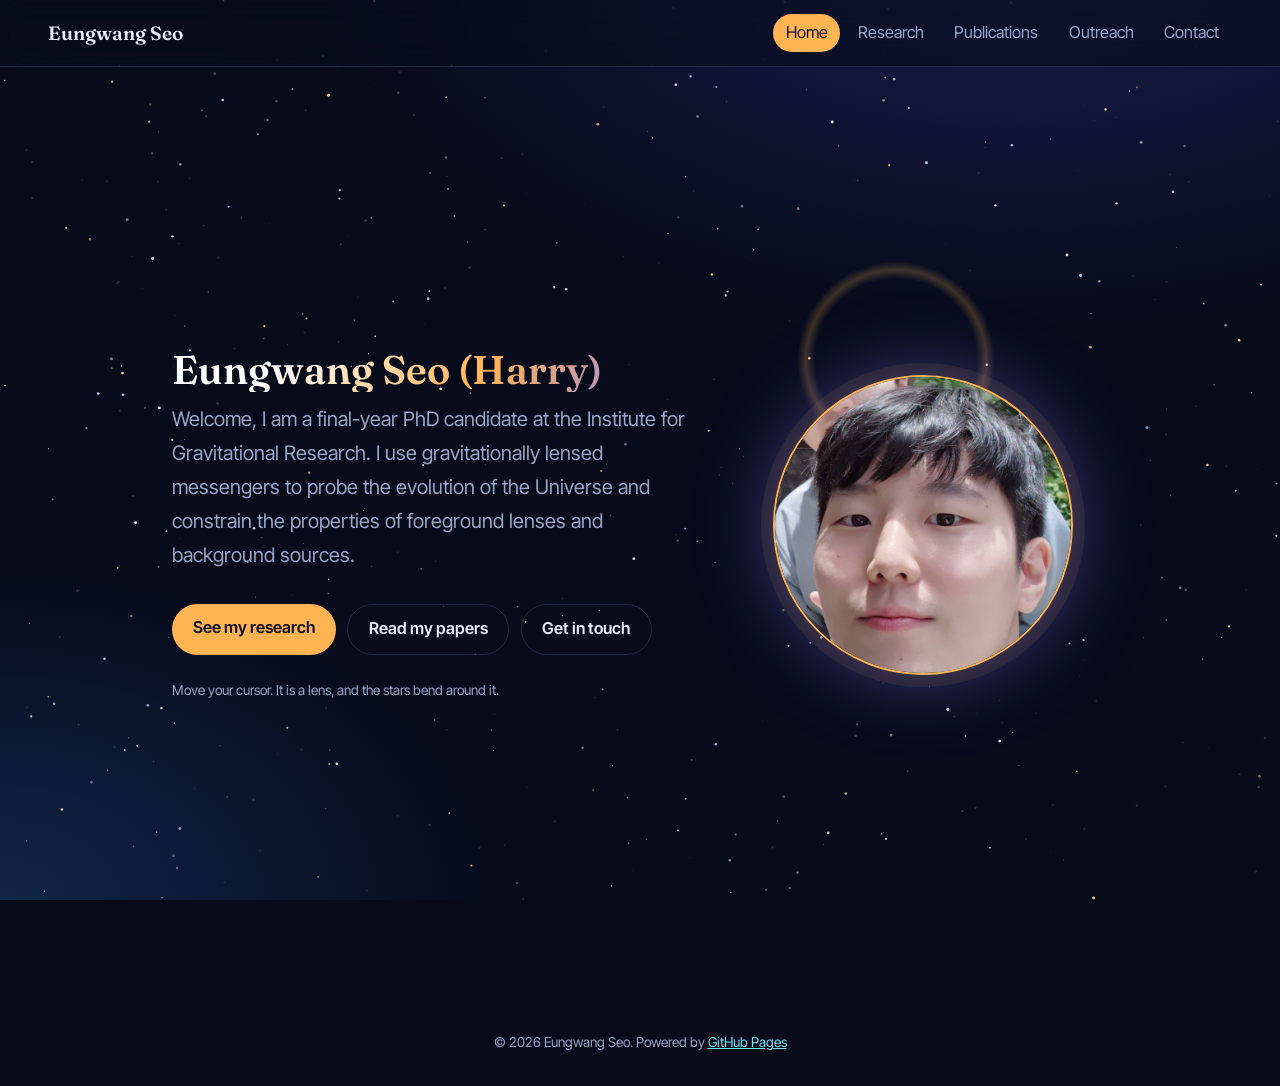
==== docs/index.html @ 78d7affa "Update index.html" ====
<!DOCTYPE html><html lang="en"><head><meta charset="UTF-8"><meta name="viewport" content="width=device-width,initial-scale=1"><title>Welcome home | Eungwang Seo (서은광)</title>
<link rel="preconnect" href="https://fonts.googleapis.com"><link rel="stylesheet" href="https://fonts.googleapis.com/css2?family=Fraunces:wght@600&family=Inter+Tight:wght@400;600&display=swap"><link rel="stylesheet" href="style.css"></head>
<body data-lens="pointer"><main>
<section class="hero"><div><h1 style="font-size: 2.5rem;">Eungwang Seo (Harry)</h1><p class="lead">Welcome, I am a final-year PhD candidate at the Institute for Gravitational Research. I use gravitationally lensed messengers to probe the evolution of the Universe and constrain the properties of foreground lenses and background sources.</p><div class="btns"><a class="btn" href="research.html">See my research</a><a class="btn ghost" href="publications.html">Read my papers</a><a class="btn ghost" href="contact.html">Get in touch</a></div><p class="hint">Move your cursor. It is a lens, and the stars bend around it.</p></div><img class="photo" src="profile.jpg" alt="Eungwang Seo"></section>
</main><script src="script.js"></script></body></html>
---- docs/style.css ----
:root{--bg:#070b1a;--ink:#e9edf9;--mute:#9aa6c7;--amber:#ffb454;--cyan:#6ee7f9;--violet:#8b7cff;--glass:rgba(16,22,48,.62);--line:rgba(160,180,255,.18)}
*{box-sizing:border-box;margin:0;padding:0}
html{scroll-behavior:smooth}
body{background:radial-gradient(1200px 700px at 80% -10%,#1b1f52 0,transparent 60%),radial-gradient(900px 600px at 0 100%,#10264a 0,transparent 55%),var(--bg);background-attachment:fixed;color:var(--ink);font:400 1.02rem/1.7 "Inter Tight",system-ui,sans-serif;min-height:100vh}
#sky{position:fixed;inset:0;z-index:0;pointer-events:none}
.bar,main,footer{position:relative;z-index:1}
.bar{position:sticky;top:0;display:flex;justify-content:space-between;align-items:center;flex-wrap:wrap;gap:.6rem;padding:.9rem clamp(1rem,4vw,3rem);background:rgba(7,11,26,.55);backdrop-filter:blur(14px);border-bottom:1px solid var(--line);z-index:5}
.brand{font:600 1.2rem Fraunces,serif;color:var(--ink);text-decoration:none}
nav{display:flex;gap:.3rem;flex-wrap:wrap}
nav a{color:var(--mute);text-decoration:none;padding:.3rem .8rem;border-radius:99px;transition:.2s}
nav a:hover{color:var(--ink);background:rgba(139,124,255,.18)}
nav a[aria-current]{color:#0a0d1e;background:var(--amber)}
a:focus-visible{outline:2px solid var(--cyan);outline-offset:3px}
main{max-width:1000px;margin:0 auto;padding:3rem clamp(1rem,4vw,2rem) 4rem}
h1{font:600 clamp(2.2rem,6vw,3.6rem)/1.1 Fraunces,serif;margin-bottom:.6rem}
h2{font:600 1.5rem Fraunces,serif;margin-bottom:.4rem}
h3{font:600 1.1rem Fraunces,serif;color:var(--amber)}
.lead{color:var(--mute);font-size:1.15rem;max-width:60ch;margin-bottom:2rem}
a{color:var(--cyan)}
.hero{min-height:calc(100vh - 5rem);display:grid;grid-template-columns:1.4fr 1fr;gap:3rem;align-items:center}
.hero h1{font-size:clamp(3rem,9vw,6rem);background:linear-gradient(120deg,#fff 20%,var(--amber) 60%,var(--violet));-webkit-background-clip:text;background-clip:text;color:transparent}
.hero .lead{font-size:1.25rem}
.hint{color:var(--mute);font-size:.85rem;margin-top:1.5rem}
.photo{justify-self:center;width:min(300px,70vw);aspect-ratio:1;border-radius:50%;object-fit:cover;object-position:top;border:2px solid var(--amber);box-shadow:0 0 0 12px rgba(255,180,84,.08),0 0 80px rgba(139,124,255,.45)}
.btns{display:flex;gap:.7rem;flex-wrap:wrap}
.btn{display:inline-block;padding:.65rem 1.3rem;border-radius:99px;text-decoration:none;font-weight:600;background:var(--amber);color:#0a0d1e;transition:transform .2s,box-shadow .2s}
.btn:hover{transform:translateY(-2px);box-shadow:0 8px 30px rgba(255,180,84,.35)}
.btn.ghost{background:transparent;color:var(--ink);border:1px solid var(--line)}
.grid{display:grid;grid-template-columns:repeat(auto-fit,minmax(260px,1fr));gap:1.2rem}
.card{background:var(--glass);border:1px solid var(--line);border-radius:18px;padding:1.4rem 1.5rem;backdrop-filter:blur(10px);transition:border-color .25s,transform .25s}
.card:hover{border-color:var(--violet);transform:translateY(-3px)}
.card p{color:var(--mute);margin-top:.4rem}
.stack>*+*{margin-top:1.2rem}
footer{text-align:center;color:var(--mute);font-size:.85rem;padding:2rem 1rem}
@media(max-width:800px){.hero{grid-template-columns:1fr;text-align:center;padding-top:2rem}.btns{justify-content:center}.photo{order:-1;width:200px}}
@media(prefers-reduced-motion:reduce){*{transition:none!important}html{scroll-behavior:auto}}
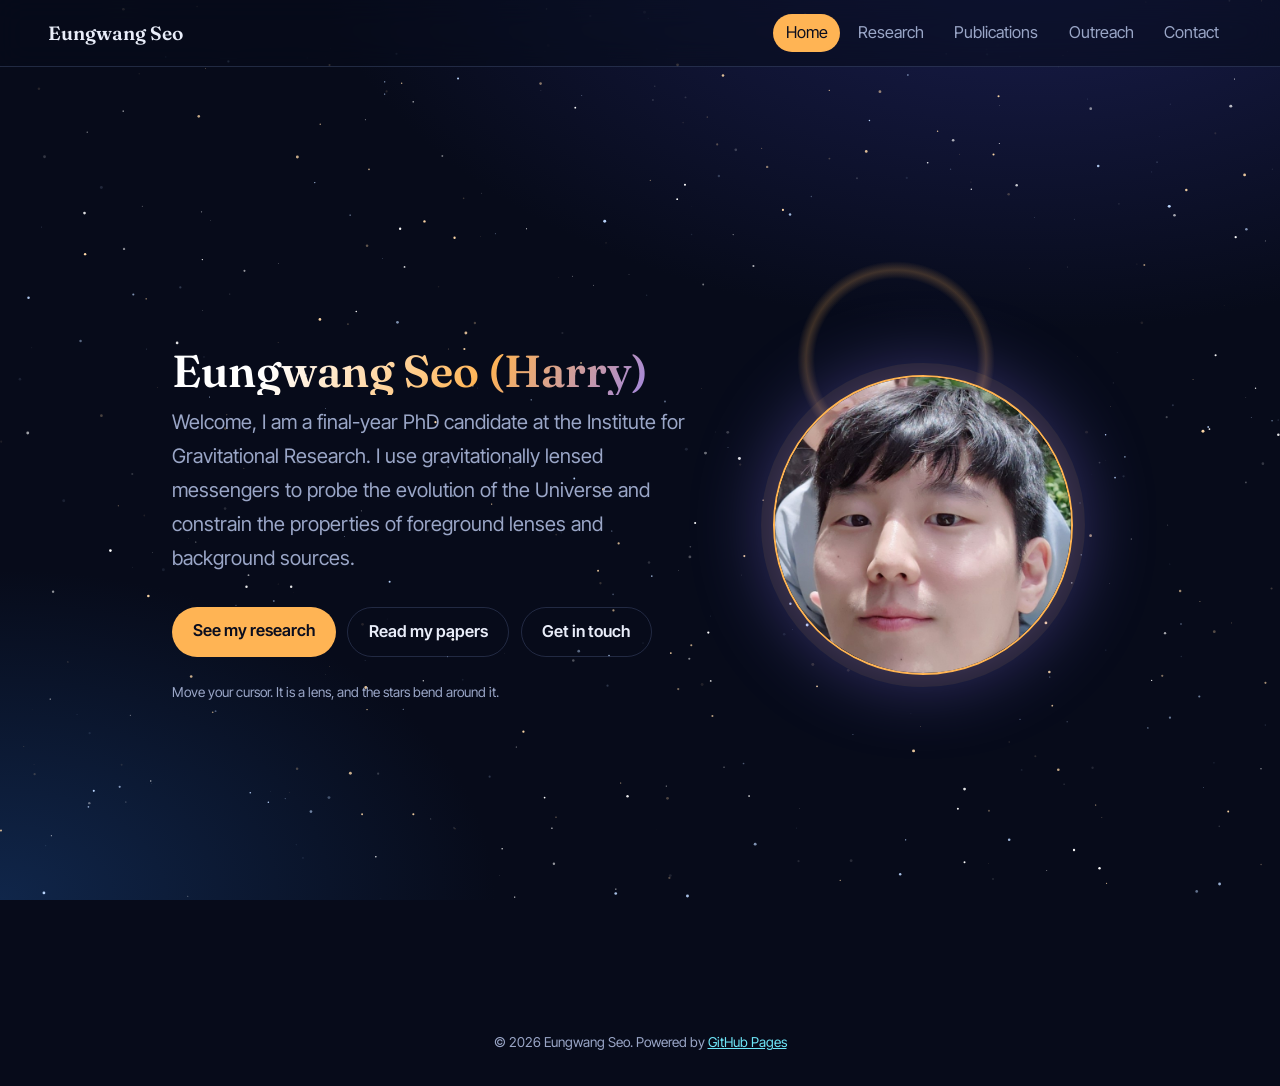
==== commit 05428778: "Update index.html" ====
--- a/docs/index.html
+++ b/docs/index.html
@@ -1,5 +1,5 @@
 <!DOCTYPE html><html lang="en"><head><meta charset="UTF-8"><meta name="viewport" content="width=device-width,initial-scale=1"><title>Welcome home | Eungwang Seo (서은광)</title>
 <link rel="preconnect" href="https://fonts.googleapis.com"><link rel="stylesheet" href="https://fonts.googleapis.com/css2?family=Fraunces:wght@600&family=Inter+Tight:wght@400;600&display=swap"><link rel="stylesheet" href="style.css"></head>
 <body data-lens="pointer"><main>
-<section class="hero"><div><h1 style="font-size: 2.5rem;">Eungwang Seo (Harry)</h1><p class="lead">Welcome, I am a final-year PhD candidate at the Institute for Gravitational Research. I use gravitationally lensed messengers to probe the evolution of the Universe and constrain the properties of foreground lenses and background sources.</p><div class="btns"><a class="btn" href="research.html">See my research</a><a class="btn ghost" href="publications.html">Read my papers</a><a class="btn ghost" href="contact.html">Get in touch</a></div><p class="hint">Move your cursor. It is a lens, and the stars bend around it.</p></div><img class="photo" src="profile.jpg" alt="Eungwang Seo"></section>
+<section class="hero"><div><h1 style="font-size: 2.8rem;">Eungwang Seo (Harry)</h1><p class="lead">Welcome, I am a final-year PhD candidate at the Institute for Gravitational Research. I use gravitationally lensed messengers to probe the evolution of the Universe and constrain the properties of foreground lenses and background sources.</p><div class="btns"><a class="btn" href="research.html">See my research</a><a class="btn ghost" href="publications.html">Read my papers</a><a class="btn ghost" href="contact.html">Get in touch</a></div><p class="hint">Move your cursor. It is a lens, and the stars bend around it.</p></div><img class="photo" src="profile.jpg" alt="Eungwang Seo"></section>
 </main><script src="script.js"></script></body></html>
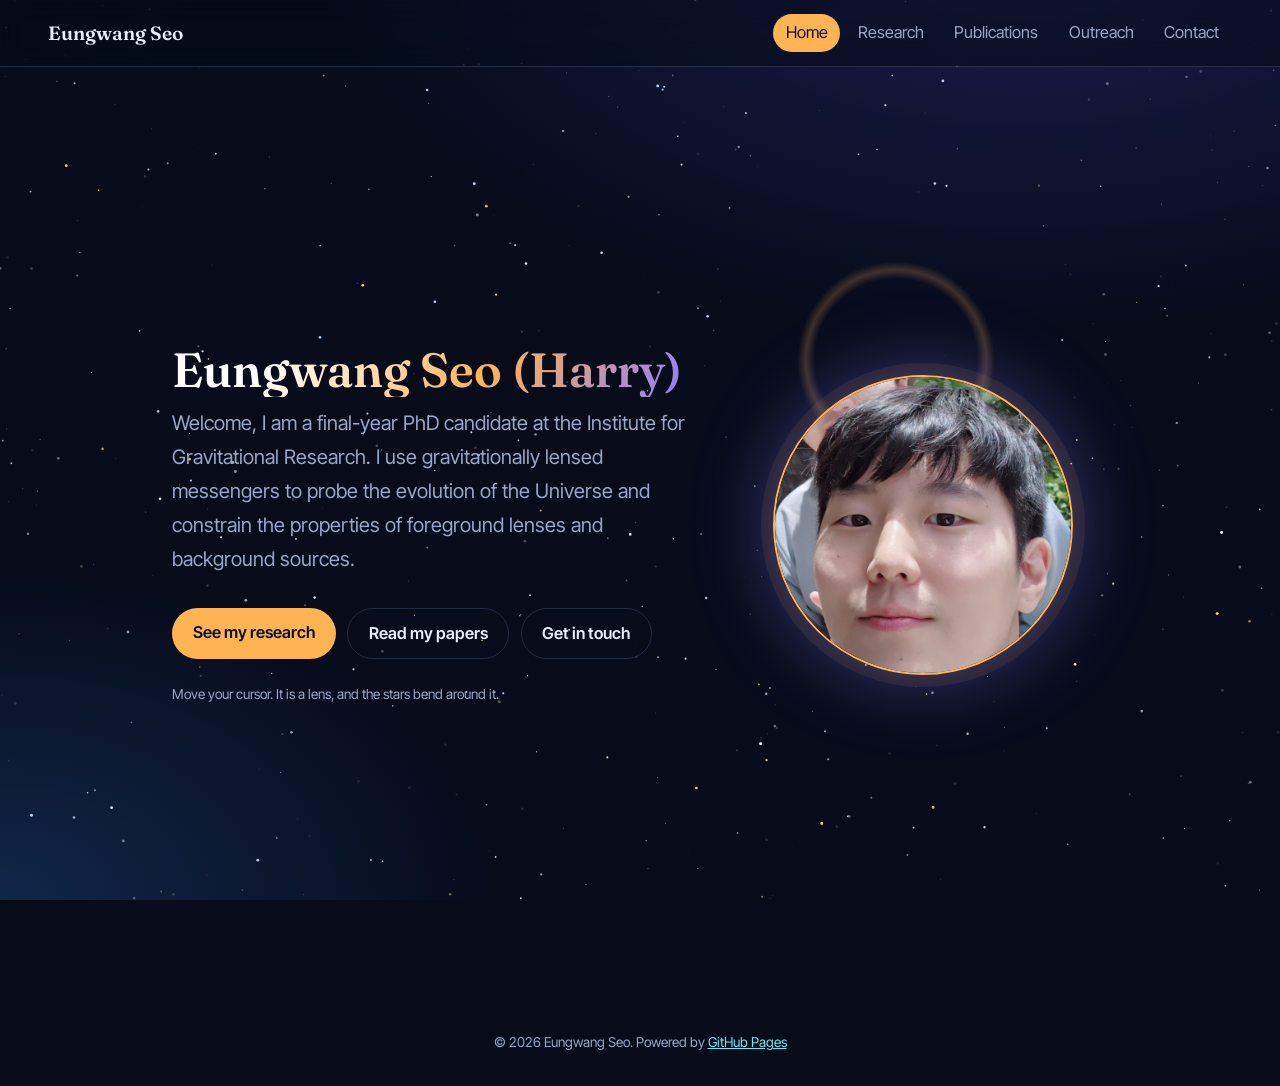
==== commit c11a5095: "Update header font size in index.html" ====
--- a/docs/index.html
+++ b/docs/index.html
@@ -1,5 +1,5 @@
-<!DOCTYPE html><html lang="en"><head><meta charset="UTF-8"><meta name="viewport" content="width=device-width,initial-scale=1"><title>Welcome home | Eungwang Seo (서은광)</title>
+<!DOCTYPE html><html lang="en"><head><meta charset="UTF-8"><meta name="viewport" content="width=device-width,initial-scale=1"><title>Welcome home | Eungwang Seo </title>
 <link rel="preconnect" href="https://fonts.googleapis.com"><link rel="stylesheet" href="https://fonts.googleapis.com/css2?family=Fraunces:wght@600&family=Inter+Tight:wght@400;600&display=swap"><link rel="stylesheet" href="style.css"></head>
 <body data-lens="pointer"><main>
-<section class="hero"><div><h1 style="font-size: 2.8rem;">Eungwang Seo (Harry)</h1><p class="lead">Welcome, I am a final-year PhD candidate at the Institute for Gravitational Research. I use gravitationally lensed messengers to probe the evolution of the Universe and constrain the properties of foreground lenses and background sources.</p><div class="btns"><a class="btn" href="research.html">See my research</a><a class="btn ghost" href="publications.html">Read my papers</a><a class="btn ghost" href="contact.html">Get in touch</a></div><p class="hint">Move your cursor. It is a lens, and the stars bend around it.</p></div><img class="photo" src="profile.jpg" alt="Eungwang Seo"></section>
+<section class="hero"><div><h1 style="font-size: 3.0rem;">Eungwang Seo (Harry)</h1><p class="lead">Welcome, I am a final-year PhD candidate at the Institute for Gravitational Research. I use gravitationally lensed messengers to probe the evolution of the Universe and constrain the properties of foreground lenses and background sources.</p><div class="btns"><a class="btn" href="research.html">See my research</a><a class="btn ghost" href="publications.html">Read my papers</a><a class="btn ghost" href="contact.html">Get in touch</a></div><p class="hint">Move your cursor. It is a lens, and the stars bend around it.</p></div><img class="photo" src="profile.jpg" alt="Eungwang Seo"></section>
 </main><script src="script.js"></script></body></html>
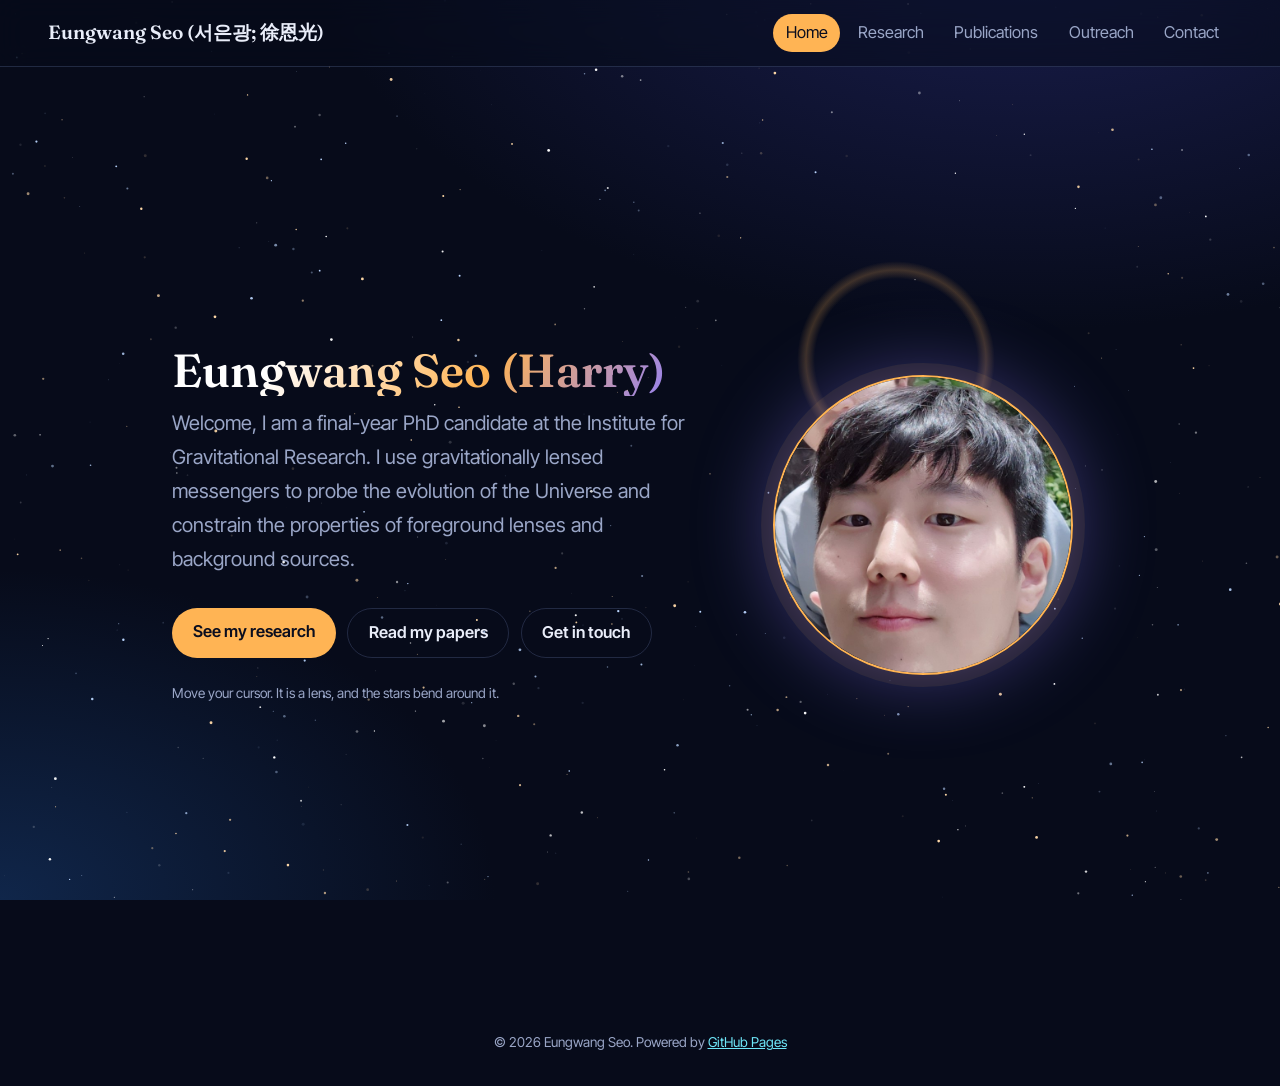
==== commit b62d1509: "Update index.html" ====
--- a/docs/index.html
+++ b/docs/index.html
@@ -1,5 +1,5 @@
 <!DOCTYPE html><html lang="en"><head><meta charset="UTF-8"><meta name="viewport" content="width=device-width,initial-scale=1"><title>Welcome home | Eungwang Seo </title>
 <link rel="preconnect" href="https://fonts.googleapis.com"><link rel="stylesheet" href="https://fonts.googleapis.com/css2?family=Fraunces:wght@600&family=Inter+Tight:wght@400;600&display=swap"><link rel="stylesheet" href="style.css"></head>
 <body data-lens="pointer"><main>
-<section class="hero"><div><h1 style="font-size: 3.0rem;">Eungwang Seo (Harry)</h1><p class="lead">Welcome, I am a final-year PhD candidate at the Institute for Gravitational Research. I use gravitationally lensed messengers to probe the evolution of the Universe and constrain the properties of foreground lenses and background sources.</p><div class="btns"><a class="btn" href="research.html">See my research</a><a class="btn ghost" href="publications.html">Read my papers</a><a class="btn ghost" href="contact.html">Get in touch</a></div><p class="hint">Move your cursor. It is a lens, and the stars bend around it.</p></div><img class="photo" src="profile.jpg" alt="Eungwang Seo"></section>
+<section class="hero"><div><h1 style="font-size: 2.9rem;">Eungwang Seo (Harry)</h1><p class="lead">Welcome, I am a final-year PhD candidate at the Institute for Gravitational Research. I use gravitationally lensed messengers to probe the evolution of the Universe and constrain the properties of foreground lenses and background sources.</p><div class="btns"><a class="btn" href="research.html">See my research</a><a class="btn ghost" href="publications.html">Read my papers</a><a class="btn ghost" href="contact.html">Get in touch</a></div><p class="hint">Move your cursor. It is a lens, and the stars bend around it.</p></div><img class="photo" src="profile.jpg" alt="Eungwang Seo"></section>
 </main><script src="script.js"></script></body></html>
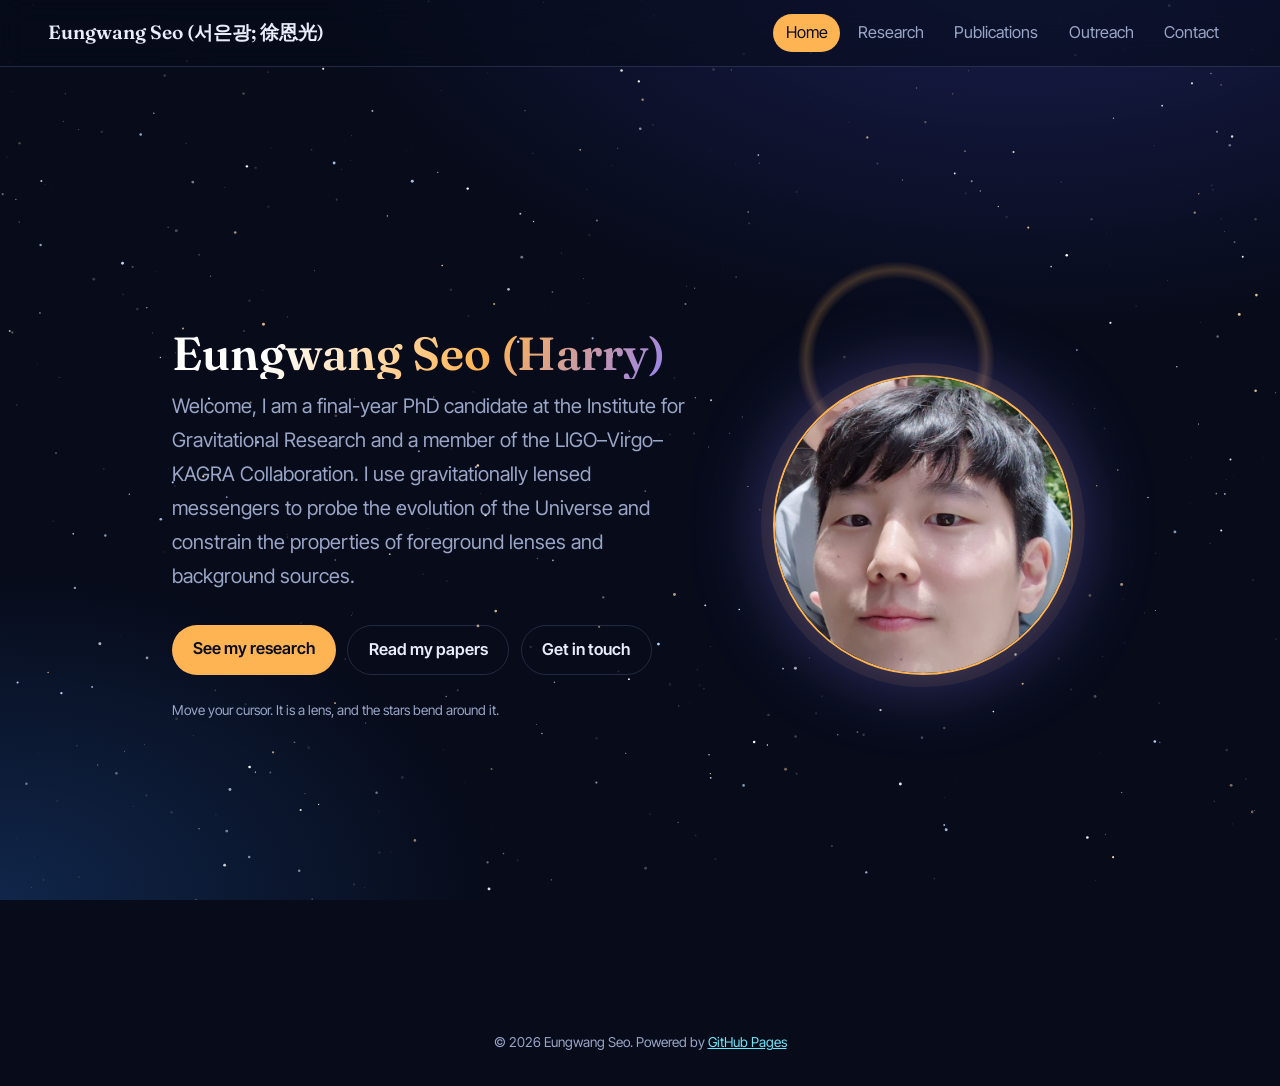
==== commit b587ea2a: "Update index.html" ====
--- a/docs/index.html
+++ b/docs/index.html
@@ -1,5 +1,5 @@
 <!DOCTYPE html><html lang="en"><head><meta charset="UTF-8"><meta name="viewport" content="width=device-width,initial-scale=1"><title>Welcome home | Eungwang Seo </title>
 <link rel="preconnect" href="https://fonts.googleapis.com"><link rel="stylesheet" href="https://fonts.googleapis.com/css2?family=Fraunces:wght@600&family=Inter+Tight:wght@400;600&display=swap"><link rel="stylesheet" href="style.css"></head>
 <body data-lens="pointer"><main>
-<section class="hero"><div><h1 style="font-size: 2.9rem;">Eungwang Seo (Harry)</h1><p class="lead">Welcome, I am a final-year PhD candidate at the Institute for Gravitational Research. I use gravitationally lensed messengers to probe the evolution of the Universe and constrain the properties of foreground lenses and background sources.</p><div class="btns"><a class="btn" href="research.html">See my research</a><a class="btn ghost" href="publications.html">Read my papers</a><a class="btn ghost" href="contact.html">Get in touch</a></div><p class="hint">Move your cursor. It is a lens, and the stars bend around it.</p></div><img class="photo" src="profile.jpg" alt="Eungwang Seo"></section>
+<section class="hero"><div><h1 style="font-size: 2.9rem;">Eungwang Seo (Harry)</h1><p class="lead">Welcome, I am a final-year PhD candidate at the Institute for Gravitational Research and a member of the LIGO–Virgo–KAGRA Collaboration. I use gravitationally lensed messengers to probe the evolution of the Universe and constrain the properties of foreground lenses and background sources.</p><div class="btns"><a class="btn" href="research.html">See my research</a><a class="btn ghost" href="publications.html">Read my papers</a><a class="btn ghost" href="contact.html">Get in touch</a></div><p class="hint">Move your cursor. It is a lens, and the stars bend around it.</p></div><img class="photo" src="profile.jpg" alt="Eungwang Seo"></section>
 </main><script src="script.js"></script></body></html>
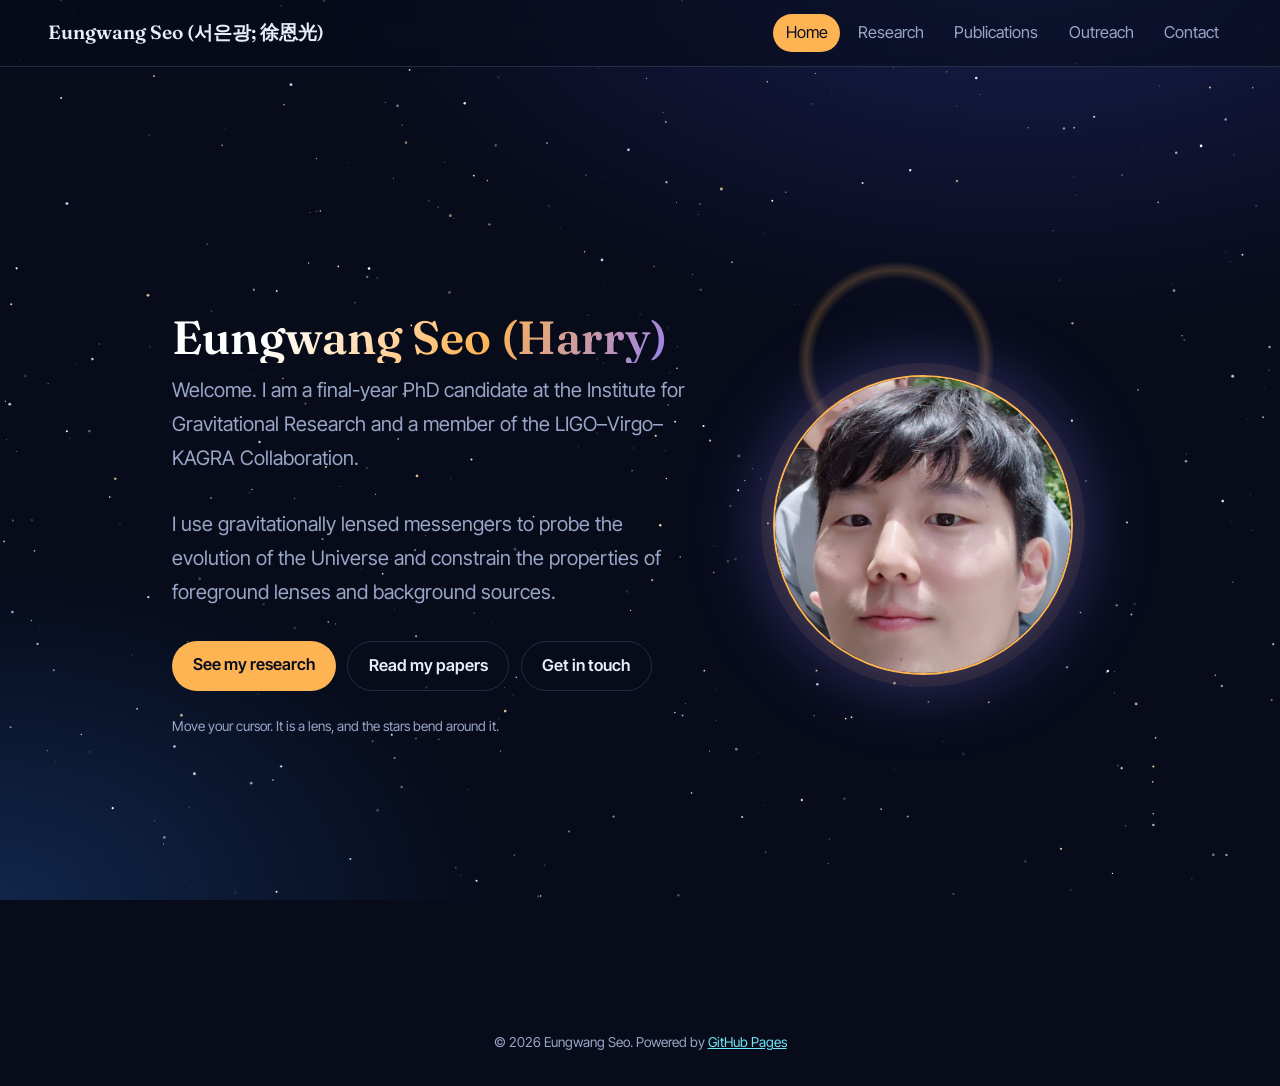
==== commit 3c2a2ae1: "Update index.html" ====
--- a/docs/index.html
+++ b/docs/index.html
@@ -1,5 +1,5 @@
 <!DOCTYPE html><html lang="en"><head><meta charset="UTF-8"><meta name="viewport" content="width=device-width,initial-scale=1"><title>Welcome home | Eungwang Seo </title>
 <link rel="preconnect" href="https://fonts.googleapis.com"><link rel="stylesheet" href="https://fonts.googleapis.com/css2?family=Fraunces:wght@600&family=Inter+Tight:wght@400;600&display=swap"><link rel="stylesheet" href="style.css"></head>
 <body data-lens="pointer"><main>
-<section class="hero"><div><h1 style="font-size: 2.9rem;">Eungwang Seo (Harry)</h1><p class="lead">Welcome, I am a final-year PhD candidate at the Institute for Gravitational Research and a member of the LIGO–Virgo–KAGRA Collaboration. I use gravitationally lensed messengers to probe the evolution of the Universe and constrain the properties of foreground lenses and background sources.</p><div class="btns"><a class="btn" href="research.html">See my research</a><a class="btn ghost" href="publications.html">Read my papers</a><a class="btn ghost" href="contact.html">Get in touch</a></div><p class="hint">Move your cursor. It is a lens, and the stars bend around it.</p></div><img class="photo" src="profile.jpg" alt="Eungwang Seo"></section>
+<section class="hero"><div><h1 style="font-size: 2.85em;">Eungwang Seo (Harry)</h1><p class="lead">Welcome. I am a final-year PhD candidate at the Institute for Gravitational Research and a member of the LIGO–Virgo–KAGRA Collaboration.</p> <p class="lead">I use gravitationally lensed messengers to probe the evolution of the Universe and constrain the properties of foreground lenses and background sources.</p><div class="btns"><a class="btn" href="research.html">See my research</a><a class="btn ghost" href="publications.html">Read my papers</a><a class="btn ghost" href="contact.html">Get in touch</a></div><p class="hint">Move your cursor. It is a lens, and the stars bend around it.</p></div><img class="photo" src="profile.jpg" alt="Eungwang Seo"></section>
 </main><script src="script.js"></script></body></html>
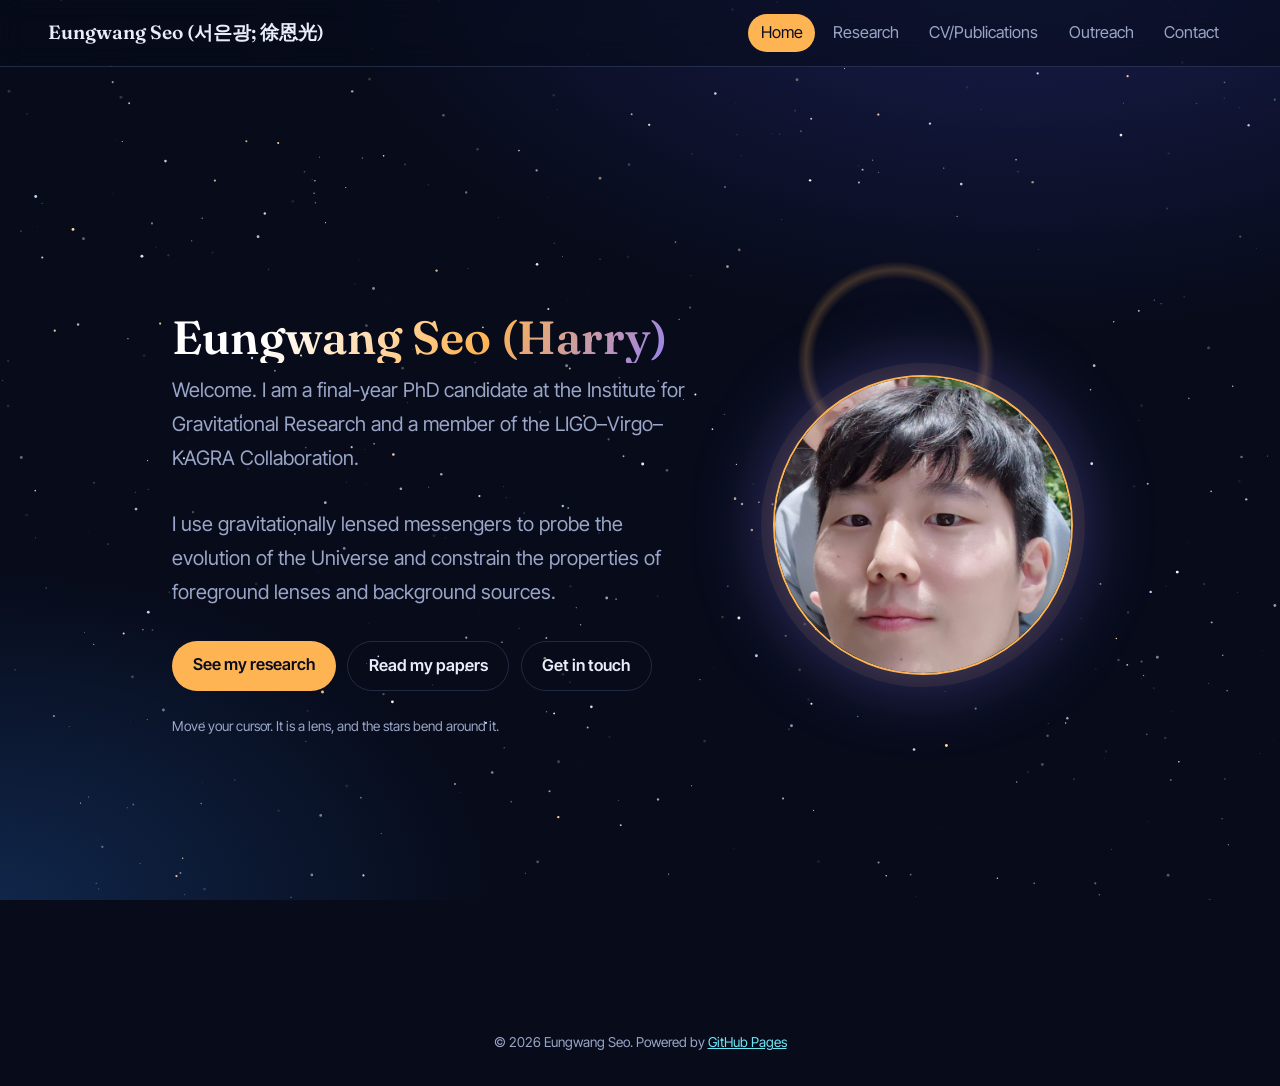
==== commit 35e1106f: "Update index.html" ====
--- a/docs/index.html
+++ b/docs/index.html
@@ -1,5 +1,11 @@
 <!DOCTYPE html><html lang="en"><head><meta charset="UTF-8"><meta name="viewport" content="width=device-width,initial-scale=1"><title>Welcome home | Eungwang Seo </title>
 <link rel="preconnect" href="https://fonts.googleapis.com"><link rel="stylesheet" href="https://fonts.googleapis.com/css2?family=Fraunces:wght@600&family=Inter+Tight:wght@400;600&display=swap"><link rel="stylesheet" href="style.css"></head>
 <body data-lens="pointer"><main>
-<section class="hero"><div><h1 style="font-size: 2.85em;">Eungwang Seo (Harry)</h1><p class="lead">Welcome. I am a final-year PhD candidate at the Institute for Gravitational Research and a member of the LIGO–Virgo–KAGRA Collaboration.</p> <p class="lead">I use gravitationally lensed messengers to probe the evolution of the Universe and constrain the properties of foreground lenses and background sources.</p><div class="btns"><a class="btn" href="research.html">See my research</a><a class="btn ghost" href="publications.html">Read my papers</a><a class="btn ghost" href="contact.html">Get in touch</a></div><p class="hint">Move your cursor. It is a lens, and the stars bend around it.</p></div><img class="photo" src="profile.jpg" alt="Eungwang Seo"></section>
+<section class="hero">
+  <div><h1 style="font-size: 2.85em;">Eungwang Seo (Harry)</h1>
+    <p class="lead">Welcome. I am a final-year PhD candidate at the Institute for Gravitational Research and a member of the LIGO–Virgo–KAGRA Collaboration.</p> 
+    <p class="lead">I use gravitationally lensed messengers to probe the evolution of the Universe and constrain the properties of foreground lenses and background sources.</p>
+  <div class="btns"><a class="btn" href="research.html">See my research</a><a class="btn ghost" href="publications.html">Read my papers</a><a class="btn ghost" href="contact.html">Get in touch</a></div>
+    <p class="hint">Move your cursor. It is a lens, and the stars bend around it.</p></div>
+  <img class="photo" src="profile.jpg" alt="Eungwang Seo"></section>
 </main><script src="script.js"></script></body></html>
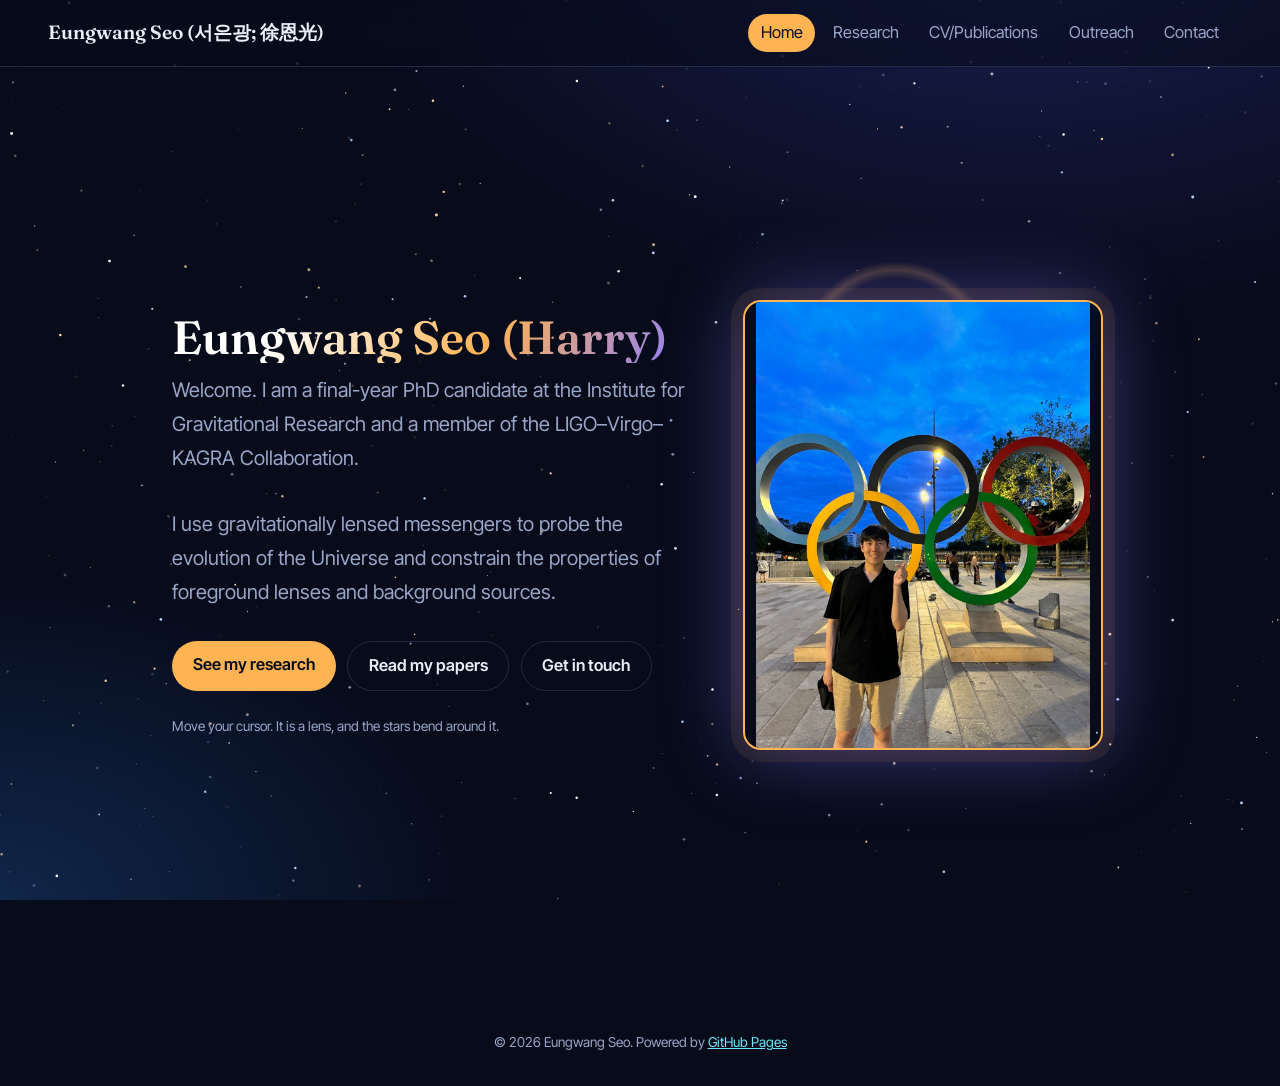
==== commit 0f8d0f7b: "Update index.html" ====
--- a/docs/index.html
+++ b/docs/index.html
@@ -7,5 +7,5 @@
     <p class="lead">I use gravitationally lensed messengers to probe the evolution of the Universe and constrain the properties of foreground lenses and background sources.</p>
   <div class="btns"><a class="btn" href="research.html">See my research</a><a class="btn ghost" href="publications.html">Read my papers</a><a class="btn ghost" href="contact.html">Get in touch</a></div>
     <p class="hint">Move your cursor. It is a lens, and the stars bend around it.</p></div>
-  <img class="photo" src="profile.jpg" alt="Eungwang Seo"></section>
+  <img class="photo" src="profile_photo.jpg" alt="Eungwang Seo"></section>
 </main><script src="script.js"></script></body></html>
--- a/docs/style.css
+++ b/docs/style.css
@@ -21,7 +21,19 @@
 .hero h1{font-size:clamp(3rem,9vw,6rem);background:linear-gradient(120deg,#fff 20%,var(--amber) 60%,var(--violet));-webkit-background-clip:text;background-clip:text;color:transparent}
 .hero .lead{font-size:1.25rem}
 .hint{color:var(--mute);font-size:.85rem;margin-top:1.5rem}
+.photo{
+  justify-self:center;
+  width:min(360px,70vw);
+  aspect-ratio:4/5;
+  border-radius:18px;
+  object-fit: contain;
+  object-position:center;
+  border:2px solid var(--amber);
+  box-shadow:0 0 0 12px rgba(255,180,84,.08),0 0 80px rgba(139,124,255,.45)
+}
+/*
 .photo{justify-self:center;width:min(300px,70vw);aspect-ratio:1;border-radius:50%;object-fit:cover;object-position:top;border:2px solid var(--amber);box-shadow:0 0 0 12px rgba(255,180,84,.08),0 0 80px rgba(139,124,255,.45)}
+*/
 .btns{display:flex;gap:.7rem;flex-wrap:wrap}
 .btn{display:inline-block;padding:.65rem 1.3rem;border-radius:99px;text-decoration:none;font-weight:600;background:var(--amber);color:#0a0d1e;transition:transform .2s,box-shadow .2s}
 .btn:hover{transform:translateY(-2px);box-shadow:0 8px 30px rgba(255,180,84,.35)}
@@ -32,5 +44,5 @@
 .card p{color:var(--mute);margin-top:.4rem}
 .stack>*+*{margin-top:1.2rem}
 footer{text-align:center;color:var(--mute);font-size:.85rem;padding:2rem 1rem}
-@media(max-width:800px){.hero{grid-template-columns:1fr;text-align:center;padding-top:2rem}.btns{justify-content:center}.photo{order:-1;width:200px}}
+@media(max-width:800px){.hero{grid-template-columns:1fr;text-align:center;padding-top:2rem}.btns{justify-content:center}.photo{order:-1;width:250px}}
 @media(prefers-reduced-motion:reduce){*{transition:none!important}html{scroll-behavior:auto}}
